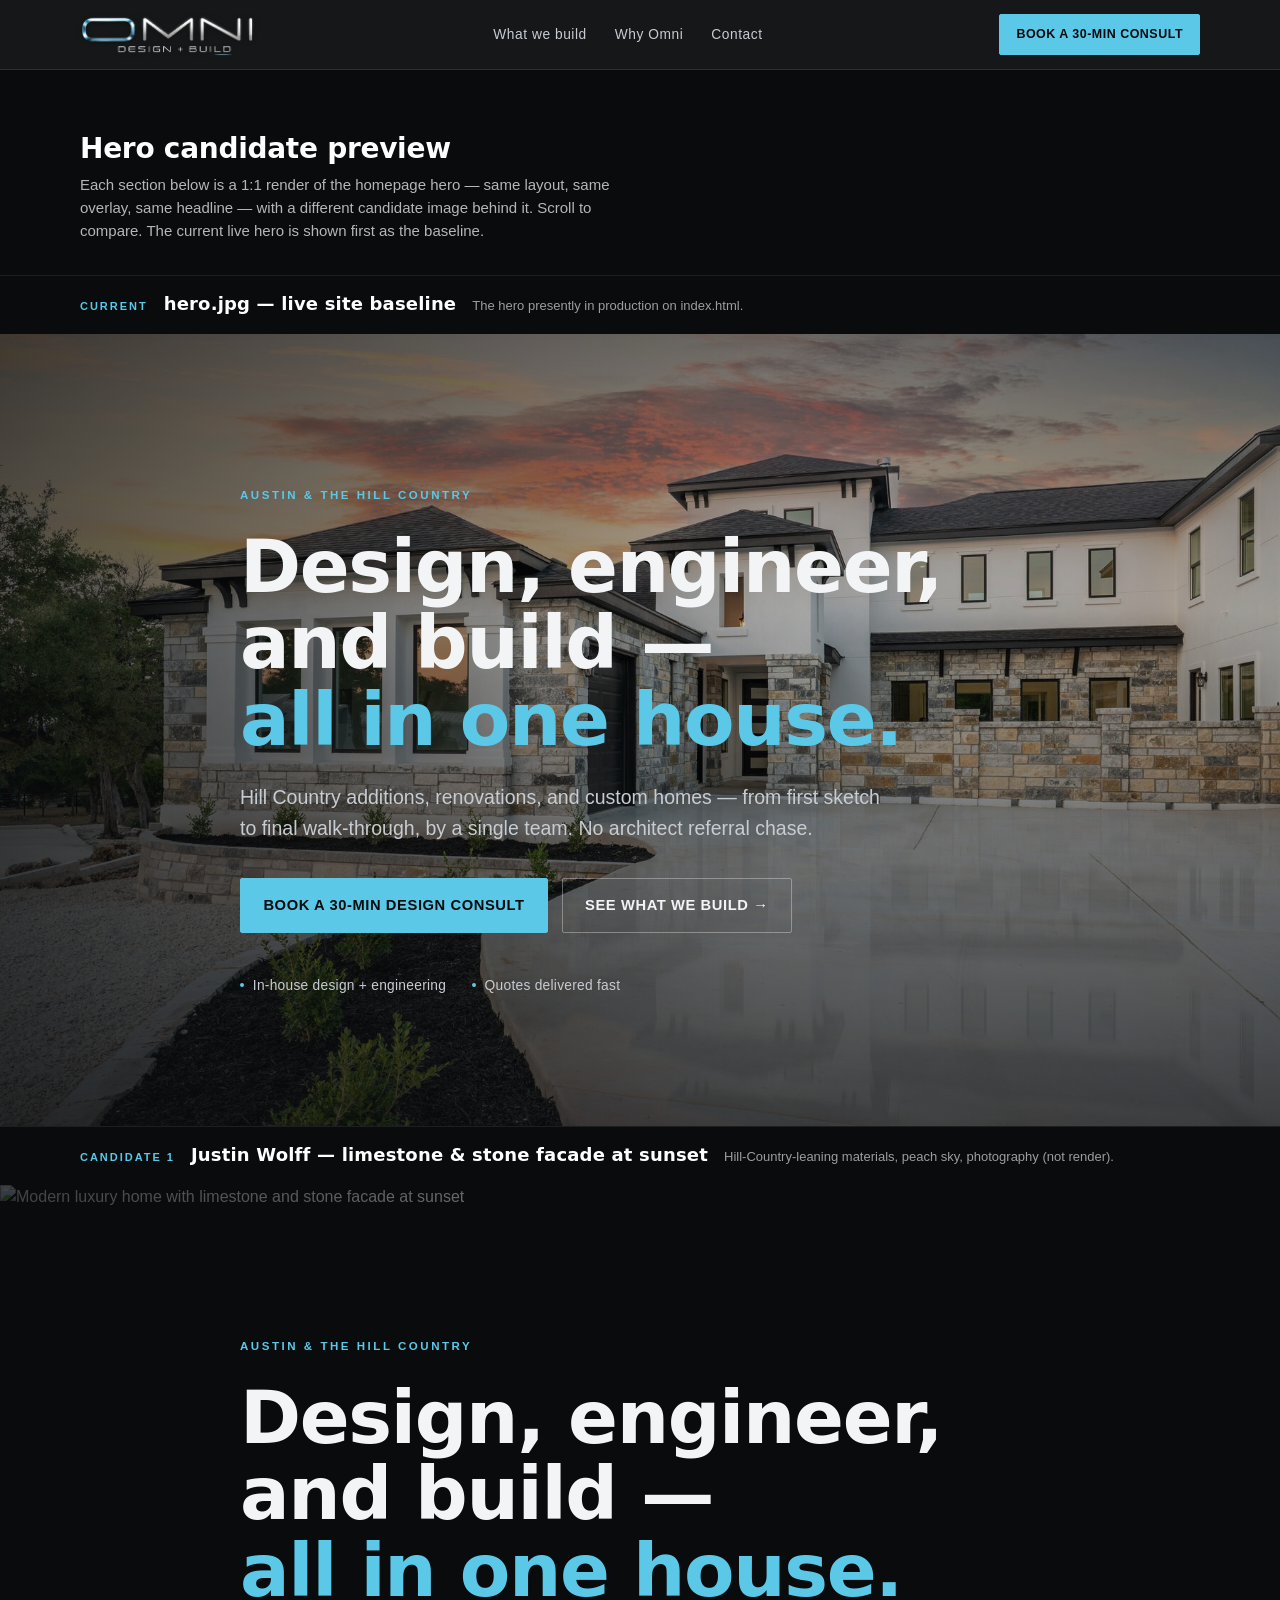
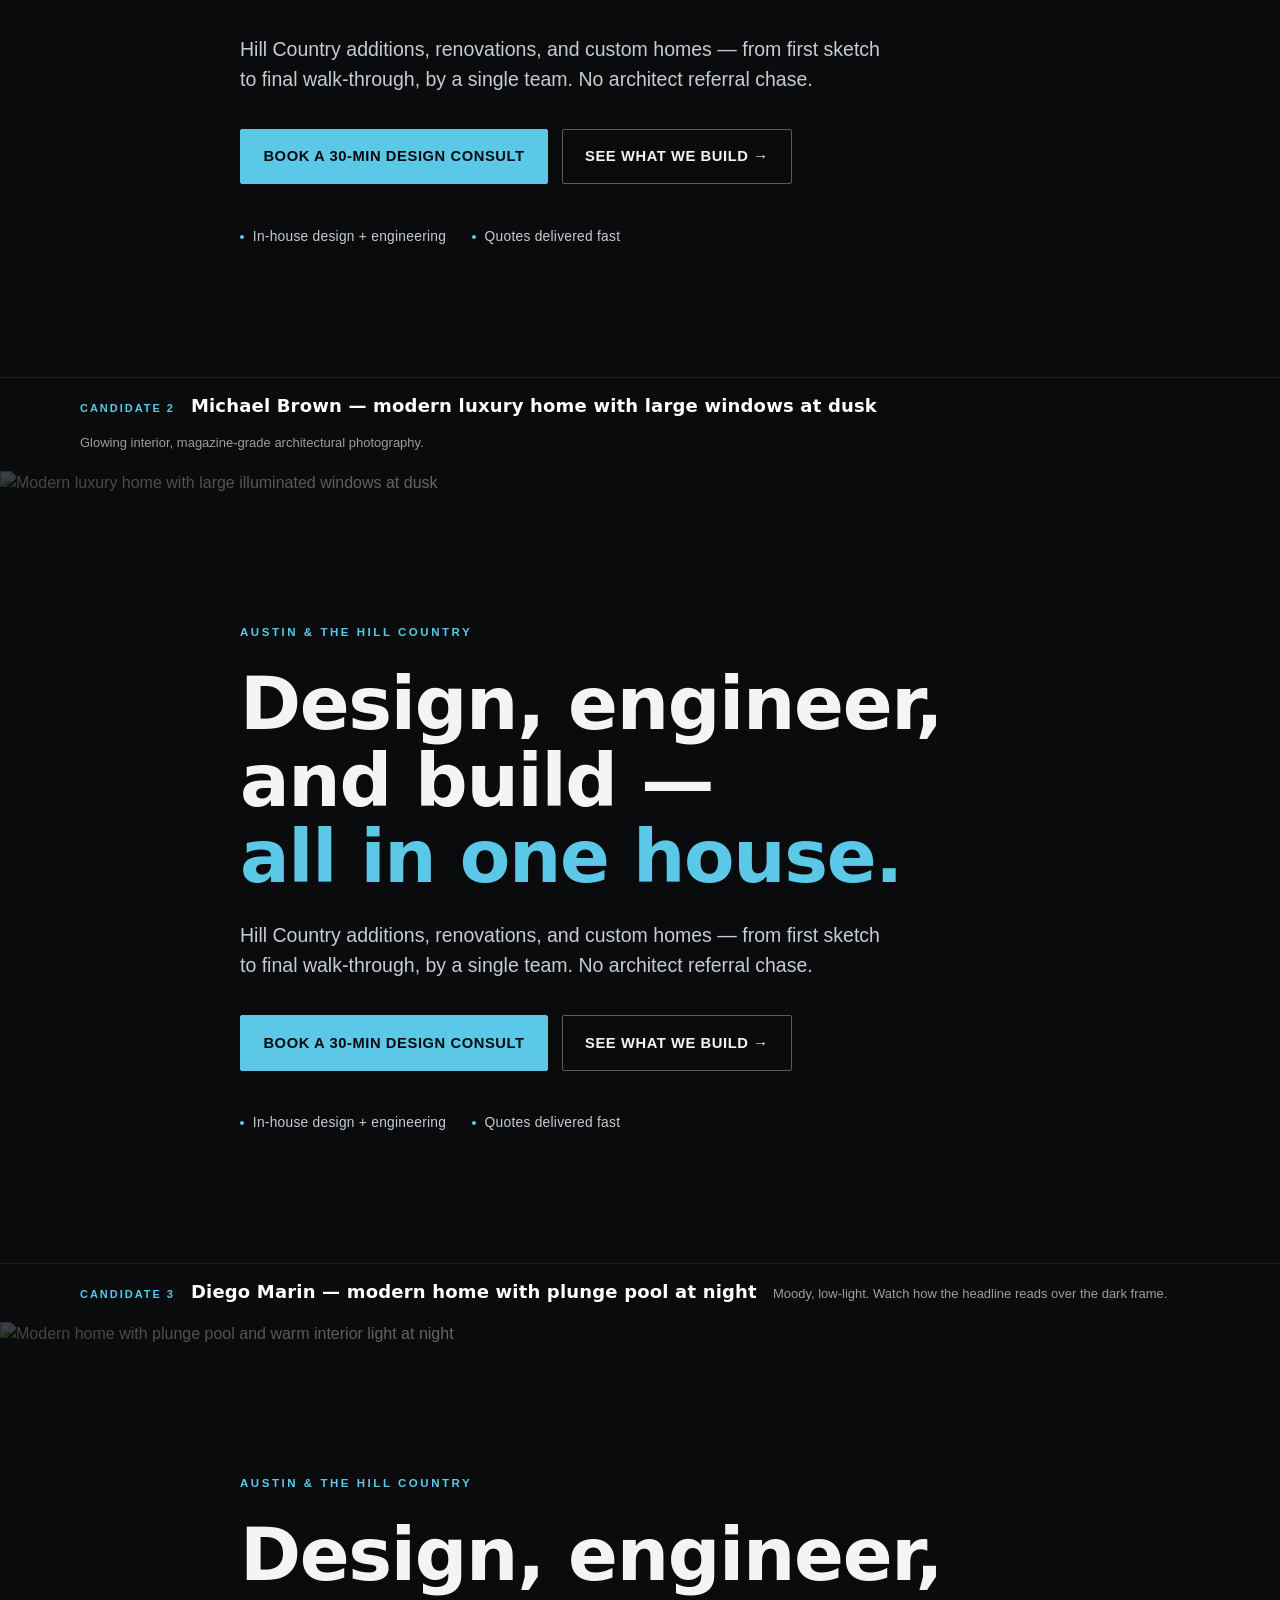
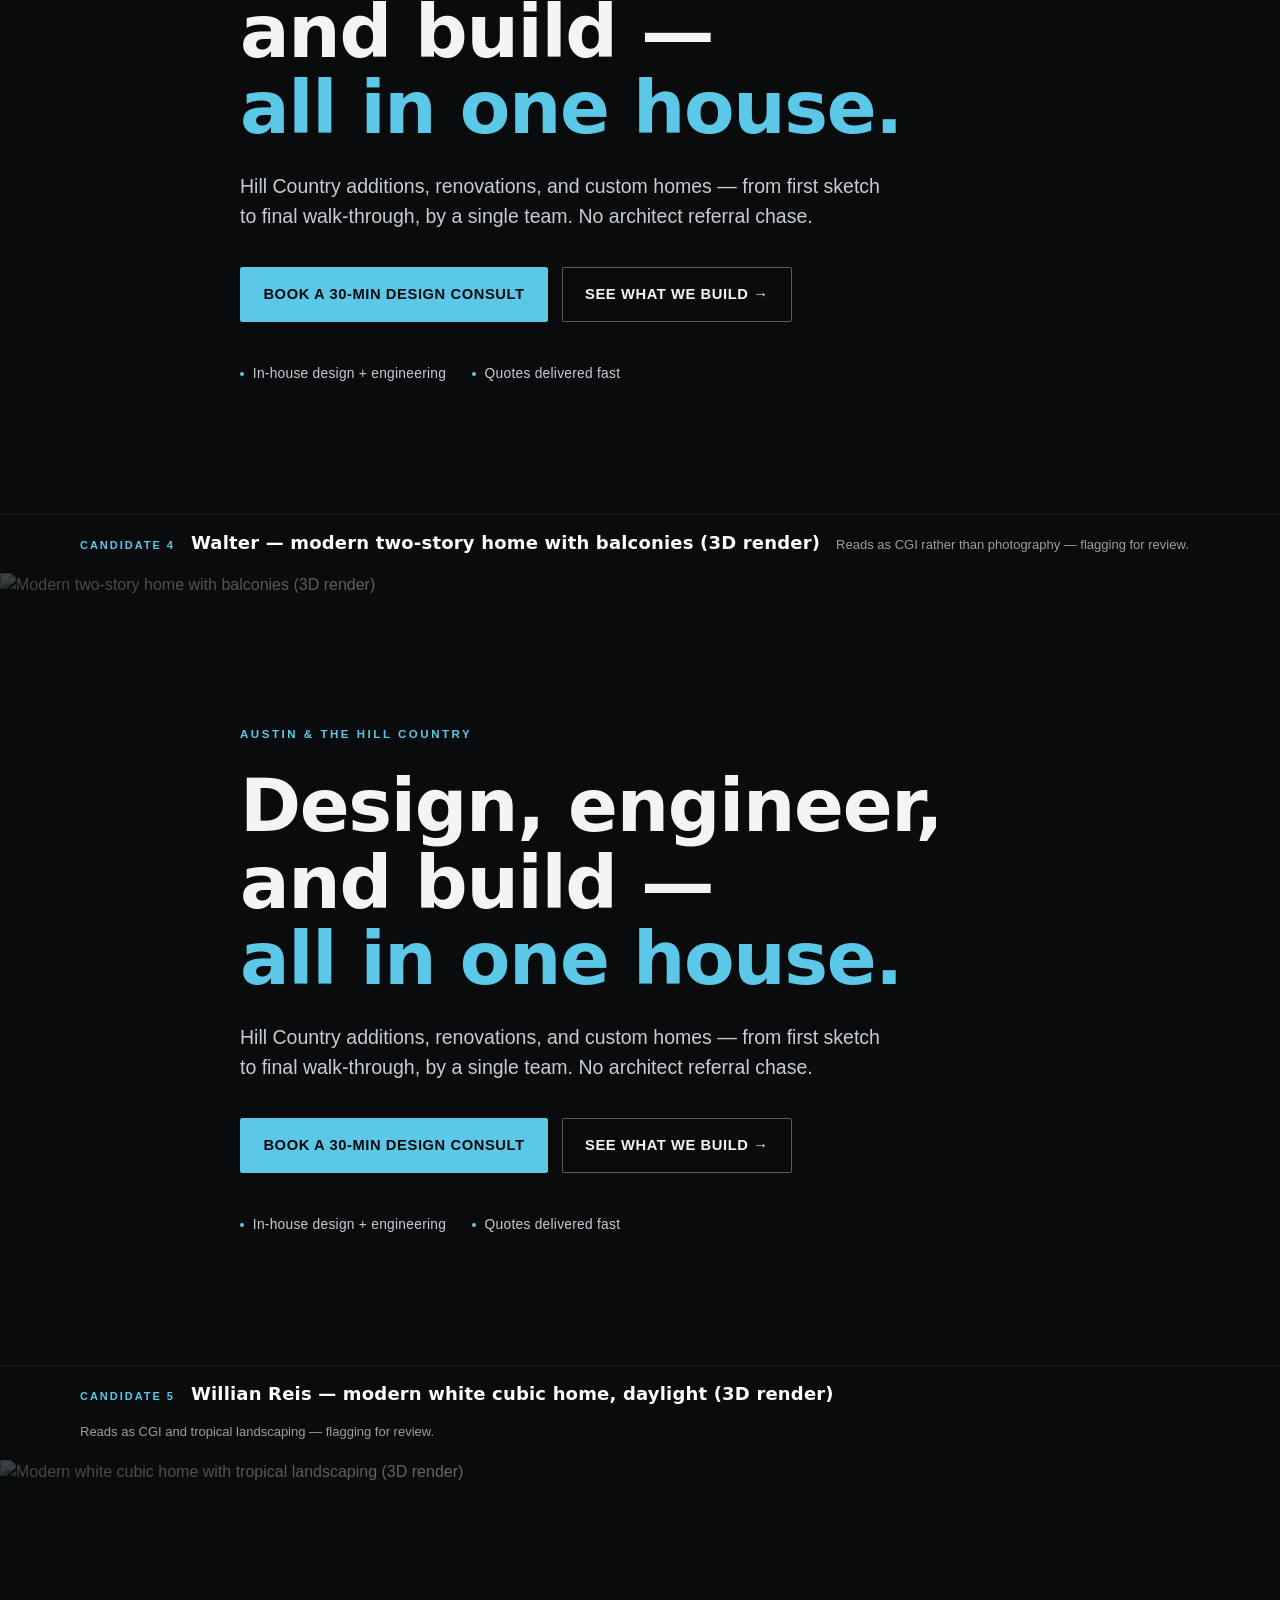
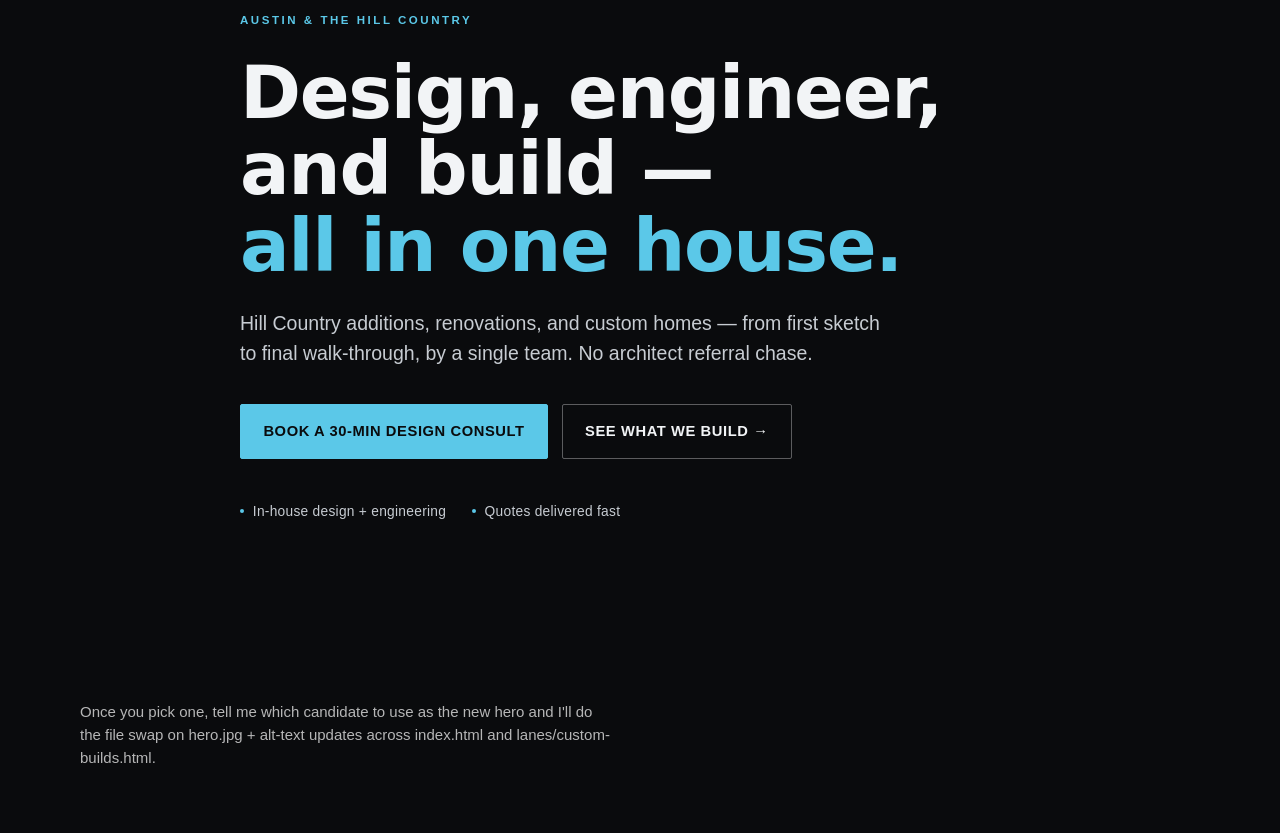
==== hero-preview.html @ 24f2efea "Update hero image and alt text Add hero-preview.html — a preview tool that renders the homepage hero" ====
<!doctype html>
<html lang="en">
  <head>
    <meta charset="utf-8" />
    <meta name="viewport" content="width=device-width, initial-scale=1" />
    <title>Hero candidate preview — Omni Design and Build</title>
    <meta name="description" content="Side-by-side preview of homepage hero candidates rendered with the live site styles." />
    <link rel="icon" href="data:image/svg+xml;utf8,%3Csvg xmlns='http://www.w3.org/2000/svg' viewBox='0 0 64 64'%3E%3Crect width='64' height='64' fill='%230A0B0D'/%3E%3Ccircle cx='32' cy='32' r='14' fill='none' stroke='%235BC8E8' stroke-width='4'/%3E%3C/svg%3E" />
    <link rel="stylesheet" href="styles.css" />
    <style>
      /* Preview-only chrome — keeps the page itself out of the way so each hero
         renders exactly like the real homepage hero. */
      .preview-label {
        background: #0A0B0D;
        color: #fff;
        padding: 18px 0;
        border-top: 1px solid rgba(255,255,255,0.08);
      }
      .preview-label .container { display: flex; align-items: baseline; gap: 16px; flex-wrap: wrap; }
      .preview-label .pl-tag {
        display: inline-block;
        font-size: 11px;
        letter-spacing: 0.18em;
        text-transform: uppercase;
        color: #5BC8E8;
        font-weight: 600;
      }
      .preview-label h2 {
        margin: 0;
        font-size: 18px;
        font-weight: 600;
        letter-spacing: 0.01em;
      }
      .preview-label .pl-meta {
        font-size: 13px;
        color: rgba(255,255,255,0.6);
      }
      .preview-intro {
        background: #0A0B0D;
        color: #fff;
        padding: 64px 0 32px;
      }
      .preview-intro h1 {
        margin: 0 0 8px;
        font-size: 28px;
        font-weight: 600;
      }
      .preview-intro p {
        margin: 0;
        font-size: 15px;
        color: rgba(255,255,255,0.7);
        max-width: 64ch;
      }
      /* Each hero needs to size like it does on the homepage. The .hero rule in
         styles.css already handles that — no override here. */
    </style>
  </head>
  <body>

    <!-- ============================================================
         HEADER — same as homepage so each hero sits under the real chrome
         ============================================================ -->
    <header class="site-header is-scrolled" id="siteHeader">
      <div class="container header-row">
        <a class="brand" href="index.html" aria-label="Omni Design and Build — home">
          <img
            src="images/omni_logo_transparent.png"
            alt="Omni Design and Build"
            class="brand-logo"
            width="1420"
            height="338"
          />
        </a>
        <nav class="nav" aria-label="Primary">
          <a href="index.html#lanes">What we build</a>
          <a href="index.html#credibility">Why Omni</a>
          <a href="index.html#cta-foot">Contact</a>
        </nav>
        <a href="book.html" class="btn btn-cta btn-cta-sm">
          <span class="btn-text-full">Book a 30-min consult</span>
          <span class="btn-text-short">Book consult</span>
        </a>
      </div>
    </header>

    <!-- Intro strip ----------------------------------------------------- -->
    <section class="preview-intro">
      <div class="container">
        <h1>Hero candidate preview</h1>
        <p>
          Each section below is a 1:1 render of the homepage hero — same layout,
          same overlay, same headline — with a different candidate image behind it.
          Scroll to compare. The current live hero is shown first as the baseline.
        </p>
      </div>
    </section>

    <!-- ============================================================
         CURRENT — baseline
         ============================================================ -->
    <section class="preview-label">
      <div class="container">
        <span class="pl-tag">Current</span>
        <h2>hero.jpg — live site baseline</h2>
        <span class="pl-meta">The hero presently in production on index.html.</span>
      </div>
    </section>
    <section class="hero" aria-label="Current hero — baseline">
      <div class="hero-bg">
        <picture>
          <img src="images/hero.jpg" alt="Current homepage hero" loading="eager" fetchpriority="high" />
        </picture>
        <div class="hero-bg-shade" aria-hidden="true"></div>
      </div>
      <div class="container hero-inner">
        <div class="hero-eyebrow"><span class="eyebrow">AUSTIN &amp; THE HILL COUNTRY</span></div>
        <h1 class="hero-h1">
          Design, engineer, and build —<br /><span class="cyan">all in one house.</span>
        </h1>
        <p class="hero-sub">
          Hill Country additions, renovations, and custom homes — from first sketch to
          final walk-through, by a single team. No architect referral chase.
        </p>
        <div class="hero-actions">
          <a href="book.html" class="btn btn-cta">Book a 30-min design consult</a>
          <a href="index.html#lanes" class="btn btn-ghost">See what we build →</a>
        </div>
        <ul class="hero-meta" role="list">
          <li><span class="dot" aria-hidden="true"></span>In-house design + engineering</li>
          <li><span class="dot" aria-hidden="true"></span>Quotes delivered fast</li>
        </ul>
      </div>
    </section>

    <!-- ============================================================
         CANDIDATE 1 — Justin Wolff
         ============================================================ -->
    <section class="preview-label">
      <div class="container">
        <span class="pl-tag">Candidate 1</span>
        <h2>Justin Wolff — limestone &amp; stone facade at sunset</h2>
        <span class="pl-meta">Hill-Country-leaning materials, peach sky, photography (not render).</span>
      </div>
    </section>
    <section class="hero" aria-label="Candidate 1 — Justin Wolff">
      <div class="hero-bg">
        <picture>
          <img src="../Site%20Build%20Files/hero%20images/justin-wolff-7qD-iDyrdHY-unsplash.jpg" alt="Modern luxury home with limestone and stone facade at sunset" loading="lazy" />
        </picture>
        <div class="hero-bg-shade" aria-hidden="true"></div>
      </div>
      <div class="container hero-inner">
        <div class="hero-eyebrow"><span class="eyebrow">AUSTIN &amp; THE HILL COUNTRY</span></div>
        <h1 class="hero-h1">
          Design, engineer, and build —<br /><span class="cyan">all in one house.</span>
        </h1>
        <p class="hero-sub">
          Hill Country additions, renovations, and custom homes — from first sketch to
          final walk-through, by a single team. No architect referral chase.
        </p>
        <div class="hero-actions">
          <a href="book.html" class="btn btn-cta">Book a 30-min design consult</a>
          <a href="index.html#lanes" class="btn btn-ghost">See what we build →</a>
        </div>
        <ul class="hero-meta" role="list">
          <li><span class="dot" aria-hidden="true"></span>In-house design + engineering</li>
          <li><span class="dot" aria-hidden="true"></span>Quotes delivered fast</li>
        </ul>
      </div>
    </section>

    <!-- ============================================================
         CANDIDATE 2 — Michael Brown
         ============================================================ -->
    <section class="preview-label">
      <div class="container">
        <span class="pl-tag">Candidate 2</span>
        <h2>Michael Brown — modern luxury home with large windows at dusk</h2>
        <span class="pl-meta">Glowing interior, magazine-grade architectural photography.</span>
      </div>
    </section>
    <section class="hero" aria-label="Candidate 2 — Michael Brown">
      <div class="hero-bg">
        <picture>
          <img src="../Site%20Build%20Files/hero%20images/michael-brown-G48h926L2qo-unsplash.jpg" alt="Modern luxury home with large illuminated windows at dusk" loading="lazy" />
        </picture>
        <div class="hero-bg-shade" aria-hidden="true"></div>
      </div>
      <div class="container hero-inner">
        <div class="hero-eyebrow"><span class="eyebrow">AUSTIN &amp; THE HILL COUNTRY</span></div>
        <h1 class="hero-h1">
          Design, engineer, and build —<br /><span class="cyan">all in one house.</span>
        </h1>
        <p class="hero-sub">
          Hill Country additions, renovations, and custom homes — from first sketch to
          final walk-through, by a single team. No architect referral chase.
        </p>
        <div class="hero-actions">
          <a href="book.html" class="btn btn-cta">Book a 30-min design consult</a>
          <a href="index.html#lanes" class="btn btn-ghost">See what we build →</a>
        </div>
        <ul class="hero-meta" role="list">
          <li><span class="dot" aria-hidden="true"></span>In-house design + engineering</li>
          <li><span class="dot" aria-hidden="true"></span>Quotes delivered fast</li>
        </ul>
      </div>
    </section>

    <!-- ============================================================
         CANDIDATE 3 — Diego Marin
         ============================================================ -->
    <section class="preview-label">
      <div class="container">
        <span class="pl-tag">Candidate 3</span>
        <h2>Diego Marin — modern home with plunge pool at night</h2>
        <span class="pl-meta">Moody, low-light. Watch how the headline reads over the dark frame.</span>
      </div>
    </section>
    <section class="hero" aria-label="Candidate 3 — Diego Marin">
      <div class="hero-bg">
        <picture>
          <img src="../Site%20Build%20Files/hero%20images/diego-marin-eG3YGzIPjjg-unsplash.jpg" alt="Modern home with plunge pool and warm interior light at night" loading="lazy" />
        </picture>
        <div class="hero-bg-shade" aria-hidden="true"></div>
      </div>
      <div class="container hero-inner">
        <div class="hero-eyebrow"><span class="eyebrow">AUSTIN &amp; THE HILL COUNTRY</span></div>
        <h1 class="hero-h1">
          Design, engineer, and build —<br /><span class="cyan">all in one house.</span>
        </h1>
        <p class="hero-sub">
          Hill Country additions, renovations, and custom homes — from first sketch to
          final walk-through, by a single team. No architect referral chase.
        </p>
        <div class="hero-actions">
          <a href="book.html" class="btn btn-cta">Book a 30-min design consult</a>
          <a href="index.html#lanes" class="btn btn-ghost">See what we build →</a>
        </div>
        <ul class="hero-meta" role="list">
          <li><span class="dot" aria-hidden="true"></span>In-house design + engineering</li>
          <li><span class="dot" aria-hidden="true"></span>Quotes delivered fast</li>
        </ul>
      </div>
    </section>

    <!-- ============================================================
         CANDIDATE 4 — Walter
         ============================================================ -->
    <section class="preview-label">
      <div class="container">
        <span class="pl-tag">Candidate 4</span>
        <h2>Walter — modern two-story home with balconies (3D render)</h2>
        <span class="pl-meta">Reads as CGI rather than photography — flagging for review.</span>
      </div>
    </section>
    <section class="hero" aria-label="Candidate 4 — Walter">
      <div class="hero-bg">
        <picture>
          <img src="../Site%20Build%20Files/hero%20images/walter-EZI7eC-od_U-unsplash.jpg" alt="Modern two-story home with balconies (3D render)" loading="lazy" />
        </picture>
        <div class="hero-bg-shade" aria-hidden="true"></div>
      </div>
      <div class="container hero-inner">
        <div class="hero-eyebrow"><span class="eyebrow">AUSTIN &amp; THE HILL COUNTRY</span></div>
        <h1 class="hero-h1">
          Design, engineer, and build —<br /><span class="cyan">all in one house.</span>
        </h1>
        <p class="hero-sub">
          Hill Country additions, renovations, and custom homes — from first sketch to
          final walk-through, by a single team. No architect referral chase.
        </p>
        <div class="hero-actions">
          <a href="book.html" class="btn btn-cta">Book a 30-min design consult</a>
          <a href="index.html#lanes" class="btn btn-ghost">See what we build →</a>
        </div>
        <ul class="hero-meta" role="list">
          <li><span class="dot" aria-hidden="true"></span>In-house design + engineering</li>
          <li><span class="dot" aria-hidden="true"></span>Quotes delivered fast</li>
        </ul>
      </div>
    </section>

    <!-- ============================================================
         CANDIDATE 5 — Willian Reis
         ============================================================ -->
    <section class="preview-label">
      <div class="container">
        <span class="pl-tag">Candidate 5</span>
        <h2>Willian Reis — modern white cubic home, daylight (3D render)</h2>
        <span class="pl-meta">Reads as CGI and tropical landscaping — flagging for review.</span>
      </div>
    </section>
    <section class="hero" aria-label="Candidate 5 — Willian Reis">
      <div class="hero-bg">
        <picture>
          <img src="../Site%20Build%20Files/hero%20images/willian-reis-JwSo36TmqFA-unsplash.jpg" alt="Modern white cubic home with tropical landscaping (3D render)" loading="lazy" />
        </picture>
        <div class="hero-bg-shade" aria-hidden="true"></div>
      </div>
      <div class="container hero-inner">
        <div class="hero-eyebrow"><span class="eyebrow">AUSTIN &amp; THE HILL COUNTRY</span></div>
        <h1 class="hero-h1">
          Design, engineer, and build —<br /><span class="cyan">all in one house.</span>
        </h1>
        <p class="hero-sub">
          Hill Country additions, renovations, and custom homes — from first sketch to
          final walk-through, by a single team. No architect referral chase.
        </p>
        <div class="hero-actions">
          <a href="book.html" class="btn btn-cta">Book a 30-min design consult</a>
          <a href="index.html#lanes" class="btn btn-ghost">See what we build →</a>
        </div>
        <ul class="hero-meta" role="list">
          <li><span class="dot" aria-hidden="true"></span>In-house design + engineering</li>
          <li><span class="dot" aria-hidden="true"></span>Quotes delivered fast</li>
        </ul>
      </div>
    </section>

    <!-- Footer thin strip ----------------------------------------------- -->
    <section class="preview-intro" style="padding: 48px 0 64px;">
      <div class="container">
        <p>
          Once you pick one, tell me which candidate to use as the new hero and I'll
          do the file swap on hero.jpg + alt-text updates across index.html and
          lanes/custom-builds.html.
        </p>
      </div>
    </section>

  </body>
</html>
---- styles.css ----
/* =============================================================
   Omni Design and Build — homepage
   Palette derived from the Omni logo: jet black, silver, cyan glow.
   ============================================================= */

:root {
  /* Dark surfaces */
  --jet:        #0a0b0d;
  --carbon:     #14161a;
  --graphite:   #1e2126;
  --steel:      #2a2e35;

  /* Light surfaces */
  --silver:     #f2f4f6;
  --pearl:      #fafbfc;
  --mist:       #e6e9ed;

  /* Text on dark */
  --chrome:     #f2f4f6;
  --ink-soft:   #c7ccd2;
  --ink-faint:  #8a9099;

  /* Text on light */
  --ink:        #14161a;
  --ink-muted:  #4a5058;

  /* Accent — the cyan glow from the logo's O */
  --cyan:        #5bc8e8;
  --cyan-bright: #8fdbee;
  --cyan-deep:   #2a8fb0;
  --cyan-ink:    #0a2a33;

  /* Hairlines */
  --line-dark:  #2a2e35;
  --line-light: #d5dae0;

  /* Type */
  --font-display: 'Trebuchet MS', 'Segoe UI', system-ui, -apple-system, sans-serif;
  --font-body:    -apple-system, BlinkMacSystemFont, 'Segoe UI', Roboto, 'Helvetica Neue', Arial, sans-serif;

  /* Layout */
  --container-max: 1200px;
  --container-pad: clamp(1.25rem, 4vw, 2.5rem);

  /* Motion */
  --ease: cubic-bezier(0.16, 1, 0.3, 1);
}

/* ============================================================
   Reset & base
   ============================================================ */
*,
*::before,
*::after { box-sizing: border-box; }

html { -webkit-text-size-adjust: 100%; scroll-behavior: smooth; }

body {
  margin: 0;
  font-family: var(--font-body);
  font-size: 16px;
  line-height: 1.55;
  color: var(--ink);
  background: var(--silver);
  -webkit-font-smoothing: antialiased;
  -moz-osx-font-smoothing: grayscale;
}

img { display: block; max-width: 100%; height: auto; }

a { color: inherit; text-decoration: none; }

h1, h2, h3, h4 {
  font-family: var(--font-display);
  font-weight: 700;
  line-height: 1.1;
  letter-spacing: -0.01em;
  margin: 0;
}

p { margin: 0; }

ul { list-style: none; padding: 0; margin: 0; }

/* Reduced motion */
@media (prefers-reduced-motion: reduce) {
  html { scroll-behavior: auto; }
  *, *::before, *::after { transition: none !important; animation: none !important; }
}

/* ============================================================
   Layout primitives
   ============================================================ */
.container {
  width: 100%;
  max-width: var(--container-max);
  margin: 0 auto;
  padding-left: var(--container-pad);
  padding-right: var(--container-pad);
}

.eyebrow {
  display: inline-block;
  font-family: var(--font-body);
  font-size: 0.72rem;
  font-weight: 700;
  letter-spacing: 0.22em;
  color: var(--cyan);
  text-transform: uppercase;
}

.eyebrow-light { color: var(--cyan-deep); }
.eyebrow-cyan  { color: var(--cyan); }

.cyan      { color: var(--cyan); }
.cyan-deep { color: var(--cyan-deep); }

/* ============================================================
   Buttons
   ============================================================ */
.btn {
  display: inline-flex;
  align-items: center;
  justify-content: center;
  gap: 0.5rem;
  padding: 0.95rem 1.4rem;
  font-family: var(--font-body);
  font-size: 0.92rem;
  font-weight: 700;
  letter-spacing: 0.04em;
  text-transform: uppercase;
  border: 1px solid transparent;
  border-radius: 2px;
  cursor: pointer;
  transition: transform 0.25s var(--ease), background 0.25s var(--ease),
              color 0.25s var(--ease), border-color 0.25s var(--ease),
              box-shadow 0.25s var(--ease);
}

.btn:focus-visible {
  outline: 2px solid var(--cyan);
  outline-offset: 3px;
}

.btn-cta {
  background: var(--cyan);
  color: var(--jet);
  border-color: var(--cyan);
  box-shadow: 0 0 0 0 rgba(91, 200, 232, 0.45);
}
.btn-cta:hover {
  background: var(--cyan-bright);
  border-color: var(--cyan-bright);
  transform: translateY(-1px);
  box-shadow: 0 0 0 6px rgba(91, 200, 232, 0.18);
}

.btn-cta-sm {
  padding: 0.6rem 1rem;
  font-size: 0.78rem;
  white-space: nowrap;
}
.btn-text-short { display: none; }
.btn-text-full  { display: inline; }
@media (max-width: 540px) {
  .btn-cta-sm {
    padding: 0.55rem 0.85rem;
    font-size: 0.72rem;
    letter-spacing: 0.03em;
  }
  .btn-text-short { display: inline; }
  .btn-text-full  { display: none; }
}

.btn-ghost {
  background: transparent;
  color: var(--chrome);
  border-color: rgba(242, 244, 246, 0.35);
}
.btn-ghost:hover {
  border-color: var(--cyan);
  color: var(--cyan);
}

.btn-ghost-light {
  background: transparent;
  color: var(--chrome);
  border-color: rgba(242, 244, 246, 0.45);
}
.btn-ghost-light:hover {
  border-color: var(--cyan);
  color: var(--cyan);
}

/* ============================================================
   Header
   ============================================================ */
.site-header {
  position: sticky;
  top: 0;
  z-index: 50;
  background: rgba(10, 11, 13, 0.85);
  backdrop-filter: blur(14px);
  -webkit-backdrop-filter: blur(14px);
  border-bottom: 1px solid transparent;
  transition: border-color 0.3s var(--ease), background 0.3s var(--ease);
}
.site-header.is-scrolled {
  border-bottom-color: var(--steel);
  background: rgba(10, 11, 13, 0.95);
}

.header-row {
  display: flex;
  align-items: center;
  justify-content: space-between;
  gap: 1.5rem;
  padding-top: 0.85rem;
  padding-bottom: 0.85rem;
  color: var(--chrome);
}

.brand {
  display: inline-flex;
  align-items: center;
  color: var(--chrome);
}
.brand-logo {
  display: block;
  height: 42px;
  width: auto;
  /* lift the logo slightly so the silver letterforms read crisper on the
     translucent header */
  filter: drop-shadow(0 1px 2px rgba(0, 0, 0, 0.4));
}
@media (max-width: 540px) {
  .brand-logo { height: 32px; }
}

.nav {
  display: flex;
  gap: 1.75rem;
  font-size: 0.86rem;
  letter-spacing: 0.04em;
}
.nav a {
  color: var(--ink-soft);
  transition: color 0.2s var(--ease);
  position: relative;
}
.nav a:hover { color: var(--cyan); }

@media (max-width: 820px) {
  .nav { display: none; }
}

/* ============================================================
   HERO
   ============================================================ */
.hero {
  position: relative;
  min-height: 88vh;
  display: flex;
  align-items: center;
  color: var(--chrome);
  background: var(--jet);
  overflow: hidden;
  isolation: isolate;
  padding: clamp(5rem, 12vh, 8rem) 0 clamp(4rem, 10vh, 6rem);
}

.hero-bg {
  position: absolute;
  inset: 0;
  z-index: -1;
}
.hero-bg img {
  width: 100%;
  height: 100%;
  object-fit: cover;
  object-position: center;
}
.hero-bg-shade {
  position: absolute;
  inset: 0;
  background:
    linear-gradient(180deg, rgba(10, 11, 13, 0.50) 0%, rgba(10, 11, 13, 0.28) 35%, rgba(10, 11, 13, 0.72) 100%),
    linear-gradient(90deg, rgba(10, 11, 13, 0.55) 0%, rgba(10, 11, 13, 0) 60%);
}

.hero-inner {
  position: relative;
  max-width: 880px;
}

.hero-eyebrow {
  margin-bottom: 1.4rem;
}

.hero-h1 {
  font-size: clamp(2.4rem, 6.4vw, 4.6rem);
  font-weight: 700;
  line-height: 1.04;
  letter-spacing: -0.018em;
  margin-bottom: 1.5rem;
  color: var(--chrome);
}
.hero-h1 .cyan { color: var(--cyan); }

.hero-sub {
  font-size: clamp(1.05rem, 1.8vw, 1.22rem);
  line-height: 1.55;
  color: var(--ink-soft);
  max-width: 60ch;
  margin-bottom: 2.2rem;
}

.hero-actions {
  display: flex;
  flex-wrap: wrap;
  gap: 0.85rem;
  margin-bottom: 2.6rem;
}

.hero-meta {
  display: flex;
  flex-wrap: wrap;
  gap: 1rem 1.6rem;
  font-size: 0.86rem;
  color: var(--ink-soft);
  letter-spacing: 0.02em;
  align-items: center;
}
.hero-meta li {
  display: inline-flex;
  align-items: center;
  gap: 0.55rem;
}
.hero-meta strong {
  color: var(--cyan);
  font-weight: 700;
  letter-spacing: 0.01em;
}
.hero-meta .dot {
  width: 4px; height: 4px;
  background: var(--cyan);
  border-radius: 50%;
  display: inline-block;
}

@media (max-width: 640px) {
  .hero { min-height: auto; padding: 6rem 0 4rem; }
  .hero-actions .btn { flex: 1 1 auto; min-width: 0; }
  .hero-meta { gap: 0.6rem 1rem; font-size: 0.8rem; }
}

/* ============================================================
   CREDIBILITY STRIP
   ============================================================ */
.credibility {
  background: var(--silver);
  color: var(--ink);
  padding: clamp(4rem, 9vw, 7rem) 0;
}

.credibility .eyebrow {
  margin-bottom: 1rem;
}

.cred-h2 {
  font-size: clamp(1.7rem, 3.6vw, 2.6rem);
  line-height: 1.15;
  letter-spacing: -0.015em;
  max-width: 28ch;
  margin-bottom: clamp(2.4rem, 5vw, 3.6rem);
  color: var(--ink);
}

.cred-grid {
  display: grid;
  grid-template-columns: repeat(4, minmax(0, 1fr));
  gap: 1.25rem;
}

.cred-card {
  background: var(--pearl);
  border: 1px solid var(--line-light);
  border-radius: 4px;
  padding: 1.6rem 1.5rem 1.7rem;
  position: relative;
  transition: transform 0.3s var(--ease), border-color 0.3s var(--ease),
              box-shadow 0.3s var(--ease);
}
.cred-card:hover {
  transform: translateY(-3px);
  border-color: var(--cyan-deep);
  box-shadow: 0 12px 32px -16px rgba(20, 22, 26, 0.18);
}

.cred-num {
  display: block;
  font-family: var(--font-display);
  font-size: 1.6rem;
  font-weight: 700;
  color: var(--cyan-deep);
  letter-spacing: 0.02em;
  margin-bottom: 0.7rem;
}

.cred-card h3 {
  font-size: 1.12rem;
  line-height: 1.25;
  color: var(--ink);
  margin-bottom: 0.55rem;
}

.cred-card p {
  font-size: 0.94rem;
  line-height: 1.55;
  color: var(--ink-muted);
}

@media (max-width: 980px) {
  .cred-grid { grid-template-columns: repeat(2, minmax(0, 1fr)); }
}
@media (max-width: 540px) {
  .cred-grid { grid-template-columns: 1fr; }
}

/* ============================================================
   THE 3 LANES
   ============================================================ */
.lanes {
  background: var(--carbon);
  color: var(--chrome);
  padding: clamp(4.5rem, 10vw, 7.5rem) 0;
}

.lanes .eyebrow { margin-bottom: 1rem; color: var(--cyan); }

.lanes-h2 {
  font-size: clamp(1.9rem, 4vw, 2.9rem);
  line-height: 1.12;
  max-width: 24ch;
  color: var(--chrome);
  margin-bottom: 0.8rem;
}

.lanes-sub {
  font-size: 1.02rem;
  color: var(--ink-soft);
  max-width: 56ch;
  margin-bottom: clamp(2.4rem, 5vw, 3.4rem);
}

.lanes-grid {
  display: grid;
  grid-template-columns: repeat(2, minmax(0, 1fr));
  gap: 1.5rem;
}

/* Featured lane — spans full width, horizontal layout */
.lane--featured {
  grid-column: 1 / -1;
}
.lane--featured .lane-card {
  flex-direction: row;
}
.lane--featured .lane-image {
  width: 52%;
  flex-shrink: 0;
  aspect-ratio: unset;
  min-height: 320px;
}
.lane--featured .lane-body {
  display: flex;
  flex-direction: column;
  justify-content: center;
  padding: 2rem 2.2rem;
}

.lane-card {
  display: flex;
  flex-direction: column;
  height: 100%;
  background: var(--graphite);
  border: 1px solid var(--steel);
  border-radius: 4px;
  overflow: hidden;
  color: var(--chrome);
  transition: transform 0.35s var(--ease), border-color 0.35s var(--ease),
              box-shadow 0.35s var(--ease);
}
.lane-card:hover {
  transform: translateY(-4px);
  border-color: var(--cyan);
  box-shadow: 0 18px 40px -16px rgba(0, 0, 0, 0.6);
}
.lane-card:focus-visible {
  outline: 2px solid var(--cyan);
  outline-offset: 4px;
}

.lane-image {
  aspect-ratio: 4 / 3;
  overflow: hidden;
  background: var(--jet);
}
.lane-image img {
  width: 100%;
  height: 100%;
  object-fit: cover;
  transition: transform 0.6s var(--ease);
}
.lane-card:hover .lane-image img {
  transform: scale(1.04);
}

.lane-body {
  padding: 1.5rem 1.4rem 1.7rem;
  display: flex;
  flex-direction: column;
  flex: 1;
}

.lane-tag {
  font-size: 0.72rem;
  font-weight: 700;
  letter-spacing: 0.18em;
  color: var(--cyan);
  margin-bottom: 0.85rem;
}

.lane-title {
  font-size: 1.35rem;
  line-height: 1.18;
  color: var(--chrome);
  margin-bottom: 0.7rem;
}

.lane-desc {
  font-size: 0.95rem;
  line-height: 1.55;
  color: var(--ink-soft);
  margin-bottom: 1.2rem;
}

.lane-list {
  display: flex;
  flex-direction: column;
  gap: 0.4rem;
  margin-bottom: 1.4rem;
  font-size: 0.88rem;
  color: var(--ink-soft);
}
.lane-list li {
  position: relative;
  padding-left: 1rem;
}
.lane-list li::before {
  content: '';
  position: absolute;
  left: 0;
  top: 0.55em;
  width: 6px;
  height: 1px;
  background: var(--cyan);
}

.lane-cta {
  margin-top: auto;
  font-size: 0.84rem;
  font-weight: 700;
  letter-spacing: 0.12em;
  text-transform: uppercase;
  color: var(--cyan);
  padding-top: 0.9rem;
  border-top: 1px solid var(--steel);
  transition: color 0.25s var(--ease), letter-spacing 0.25s var(--ease);
}
.lane-card:hover .lane-cta {
  color: var(--cyan-bright);
  letter-spacing: 0.14em;
}

@media (max-width: 980px) {
  .lanes-grid { grid-template-columns: 1fr; gap: 1.25rem; }
  .lane-image { aspect-ratio: 16 / 9; }
  .lane--featured .lane-card { flex-direction: column; }
  .lane--featured .lane-image { width: 100%; min-height: unset; aspect-ratio: 16 / 9; }
}

/* ============================================================
   CTA FOOT
   ============================================================ */
.cta-foot {
  background: var(--jet);
  color: var(--chrome);
  padding: clamp(4rem, 9vw, 6.5rem) 0;
  position: relative;
  overflow: hidden;
}
.cta-foot::before {
  content: '';
  position: absolute;
  inset: 0;
  background:
    radial-gradient(circle at 12% 20%, rgba(91, 200, 232, 0.10), transparent 45%),
    radial-gradient(circle at 88% 80%, rgba(91, 200, 232, 0.06), transparent 45%);
  pointer-events: none;
}

.cta-inner { position: relative; max-width: 780px; }

.cta-foot .eyebrow { margin-bottom: 1rem; }

.cta-h2 {
  font-size: clamp(1.85rem, 4.2vw, 3rem);
  line-height: 1.12;
  color: var(--chrome);
  margin-bottom: 1rem;
  letter-spacing: -0.014em;
}

.cta-sub {
  font-size: 1.05rem;
  color: var(--ink-soft);
  max-width: 58ch;
  margin-bottom: 2rem;
}

.cta-actions {
  display: flex;
  flex-wrap: wrap;
  gap: 0.85rem;
}

@media (max-width: 540px) {
  .cta-actions .btn { flex: 1 1 auto; }
}

/* ============================================================
   Footer
   ============================================================ */
.site-footer {
  background: var(--carbon);
  color: var(--ink-faint);
  padding: 2rem 0;
  border-top: 1px solid var(--steel);
}

.footer-row {
  display: flex;
  align-items: center;
  justify-content: space-between;
  gap: 1.5rem;
  flex-wrap: wrap;
}

.footer-brand {
  display: inline-flex;
  align-items: center;
  gap: 0.9rem;
}
.footer-logo {
  display: block;
  height: 36px;
  width: auto;
  opacity: 0.92;
}
.footer-tag {
  font-family: var(--font-body);
  font-size: 0.68rem;
  font-weight: 600;
  letter-spacing: 0.24em;
  color: var(--ink-faint);
  padding-left: 0.9rem;
  border-left: 1px solid var(--steel);
}

.footer-meta {
  font-size: 0.78rem;
  letter-spacing: 0.04em;
  color: var(--ink-faint);
}

@media (max-width: 540px) {
  .footer-row { flex-direction: column; align-items: flex-start; gap: 0.85rem; }
}
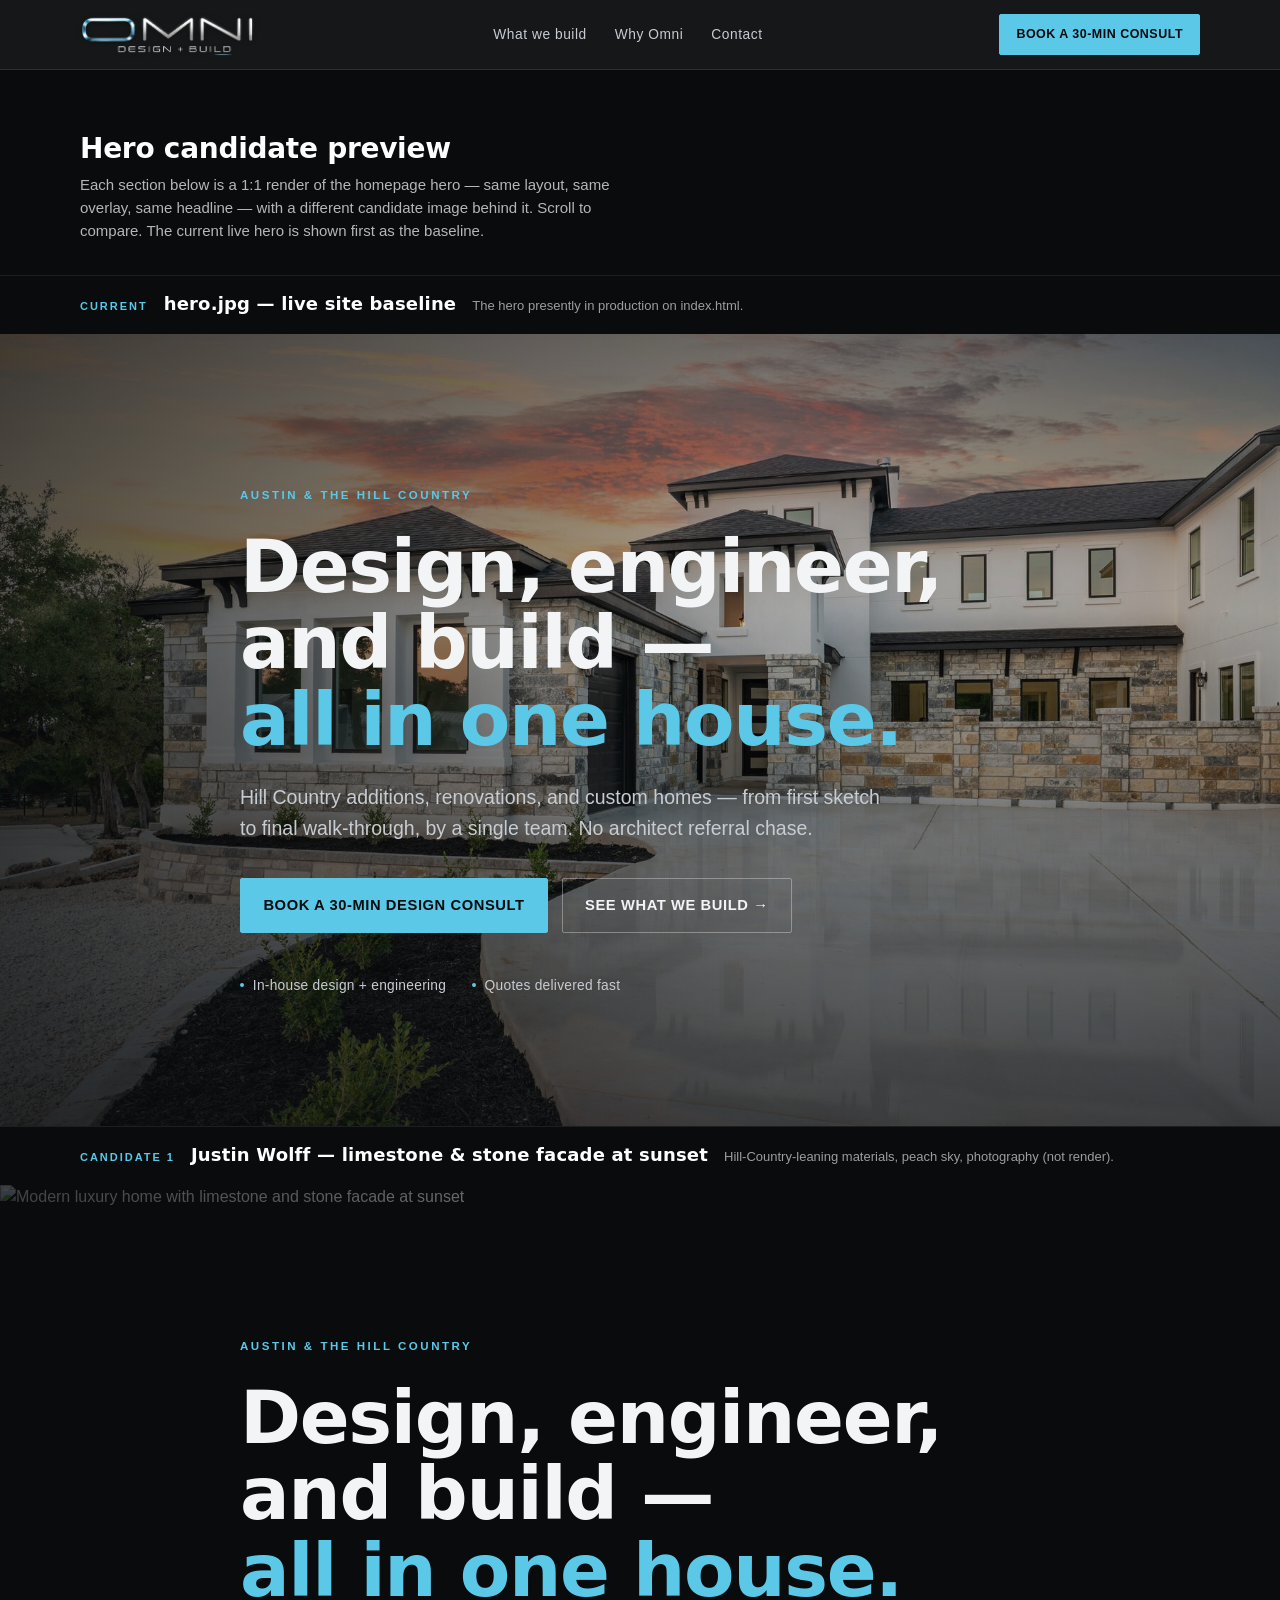
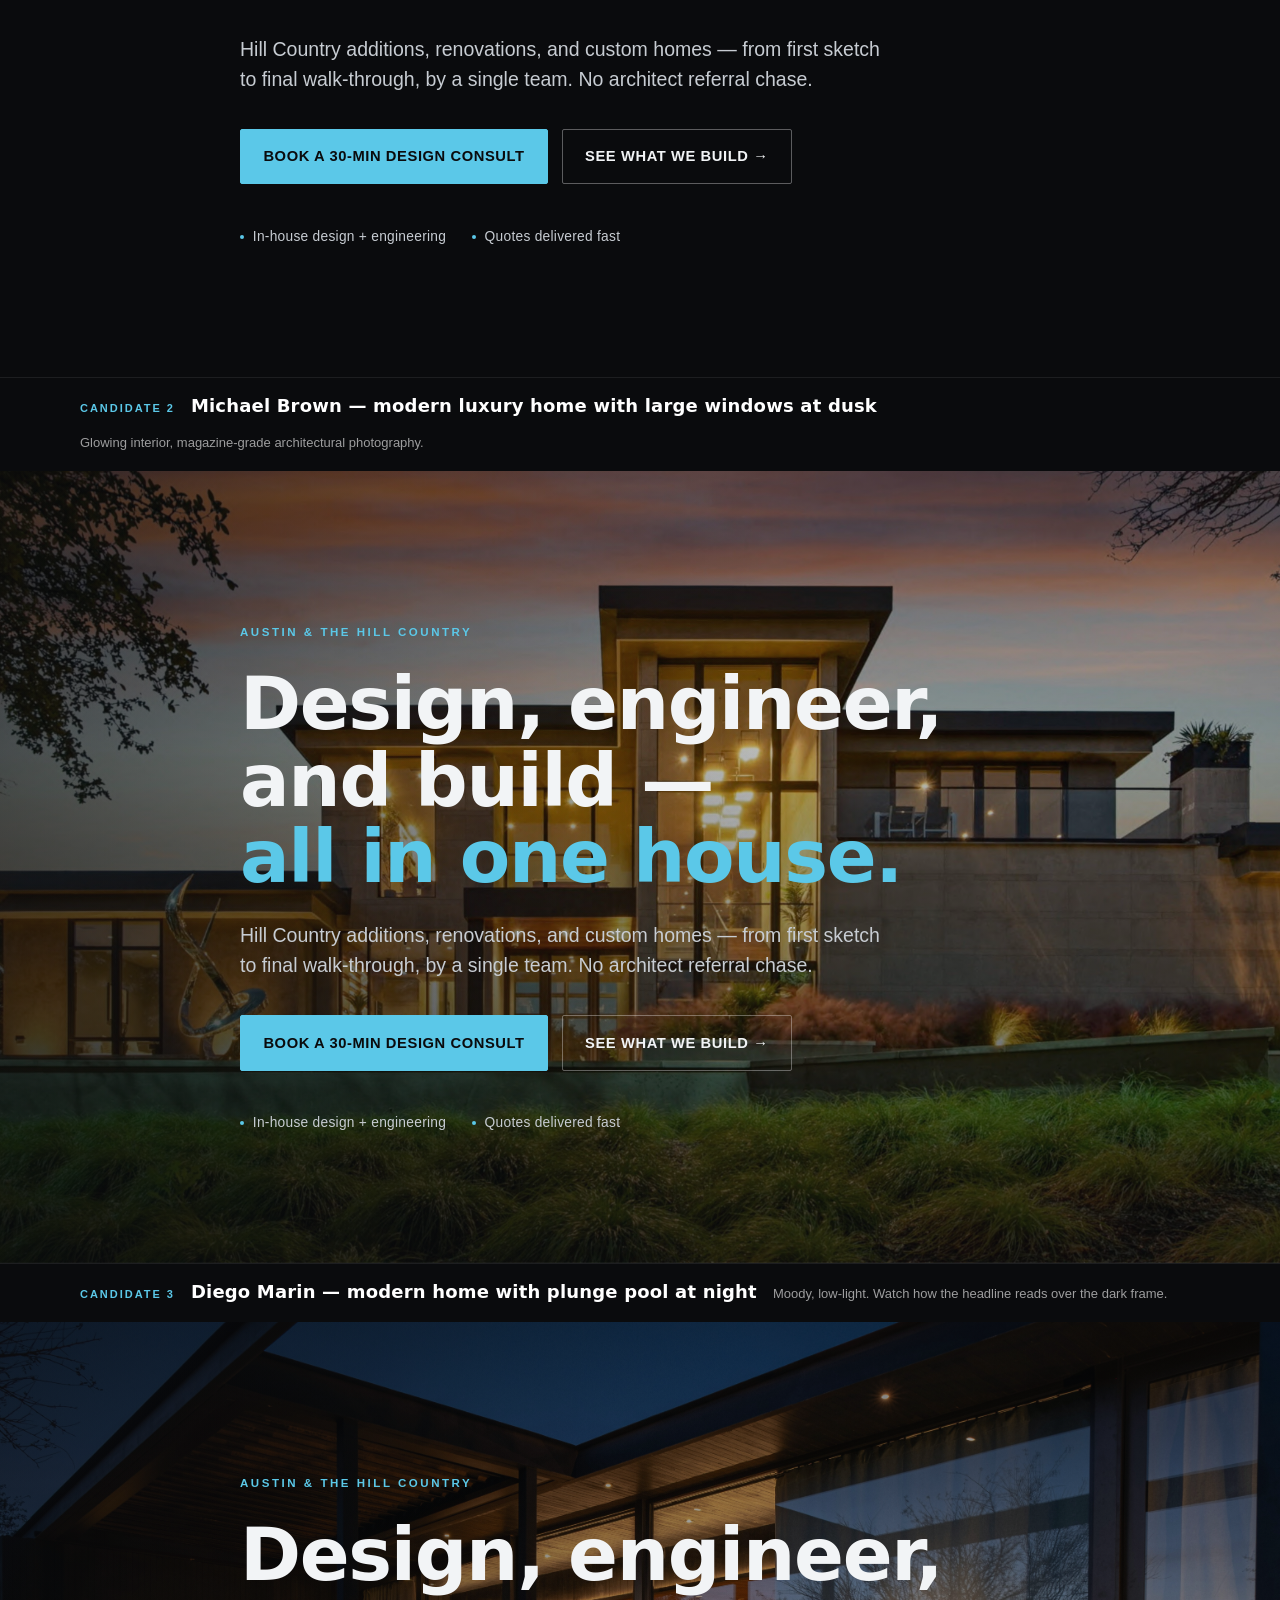
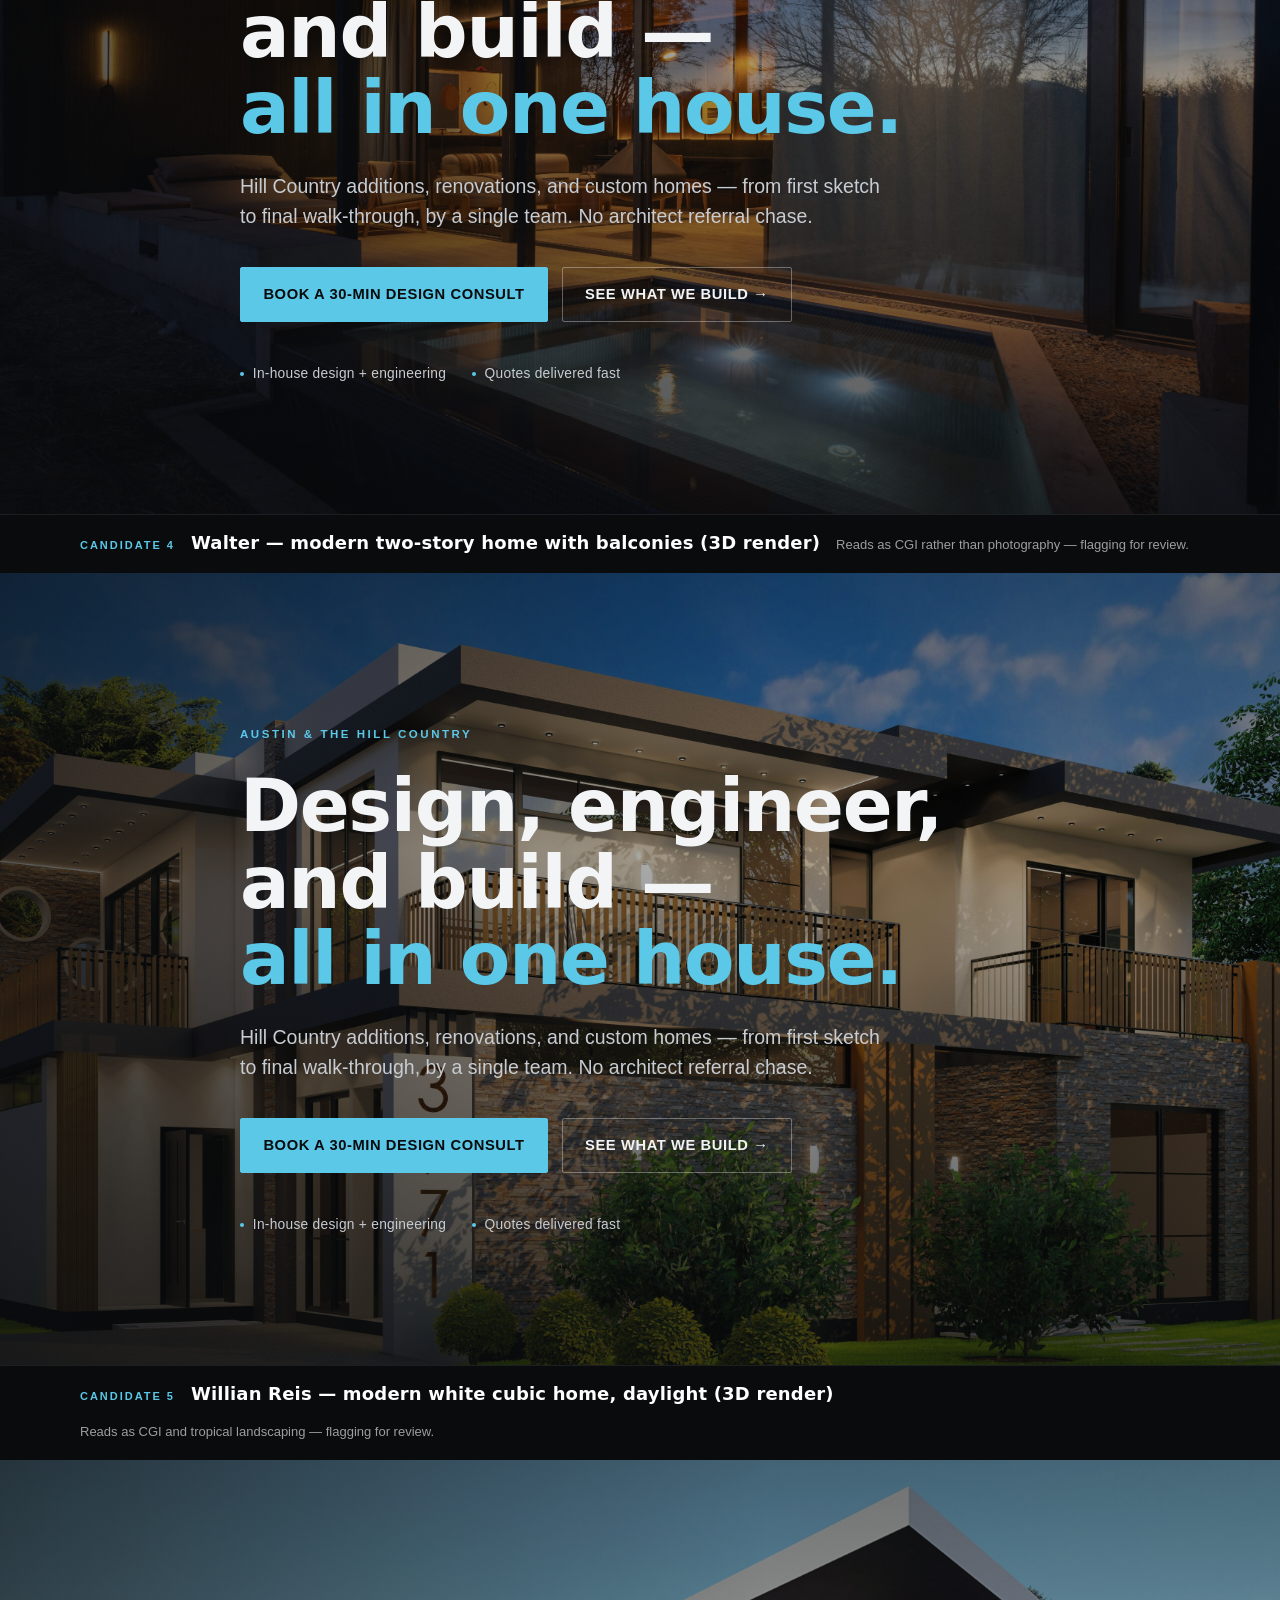
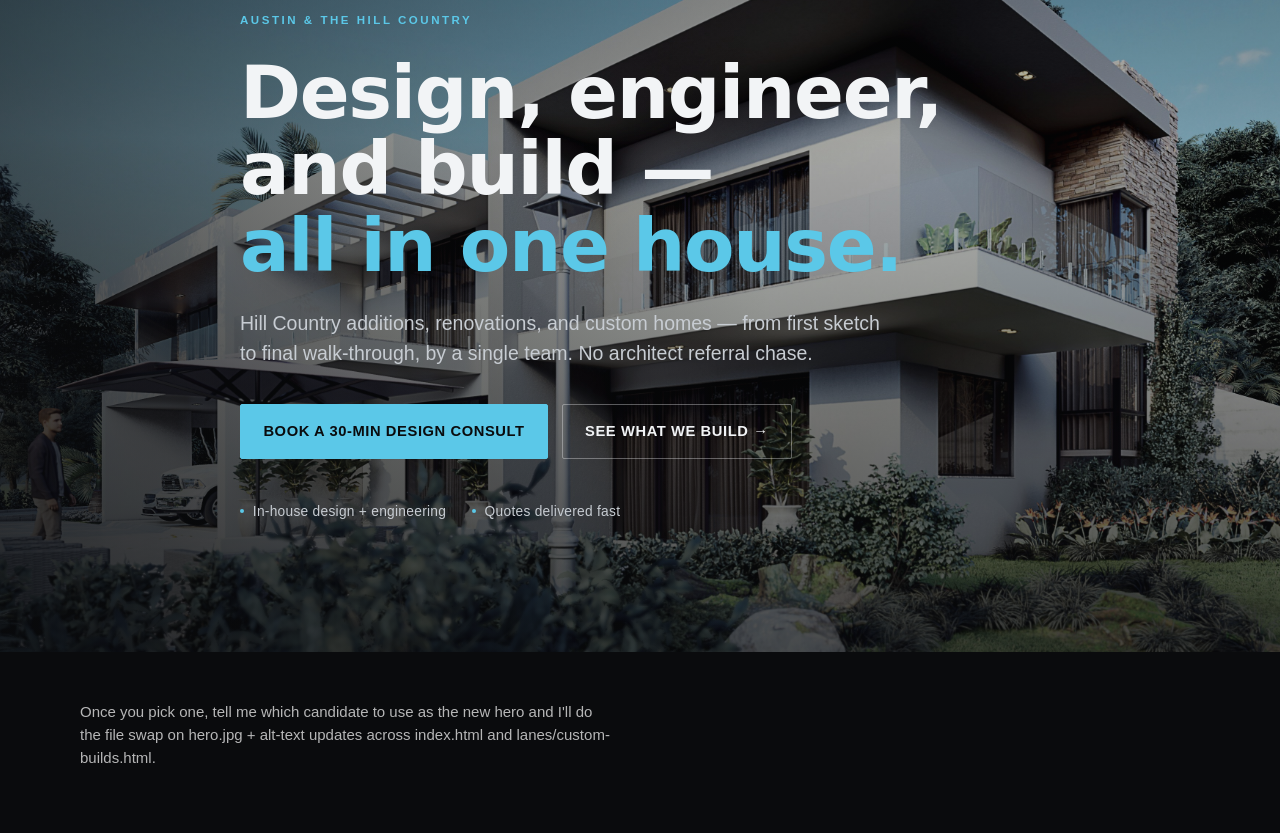
==== commit 76333f47: "Add hero images v2 and update preview paths Add six new hero images under hero-images-v2 and update " ====
--- a/hero-preview.html
+++ b/hero-preview.html
@@ -145,7 +145,7 @@
     <section class="hero" aria-label="Candidate 1 — Justin Wolff">
       <div class="hero-bg">
         <picture>
-          <img src="../Site%20Build%20Files/hero%20images/justin-wolff-7qD-iDyrdHY-unsplash.jpg" alt="Modern luxury home with limestone and stone facade at sunset" loading="lazy" />
+          <img src="hero-images-v2/justin-wolff-7qD-iDyrdHY-unsplash.jpg" alt="Modern luxury home with limestone and stone facade at sunset" loading="lazy" />
         </picture>
         <div class="hero-bg-shade" aria-hidden="true"></div>
       </div>
@@ -182,7 +182,7 @@
     <section class="hero" aria-label="Candidate 2 — Michael Brown">
       <div class="hero-bg">
         <picture>
-          <img src="../Site%20Build%20Files/hero%20images/michael-brown-G48h926L2qo-unsplash.jpg" alt="Modern luxury home with large illuminated windows at dusk" loading="lazy" />
+          <img src="hero-images-v2/michael-brown-G48h926L2qo-unsplash.jpg" alt="Modern luxury home with large illuminated windows at dusk" loading="lazy" />
         </picture>
         <div class="hero-bg-shade" aria-hidden="true"></div>
       </div>
@@ -219,7 +219,7 @@
     <section class="hero" aria-label="Candidate 3 — Diego Marin">
       <div class="hero-bg">
         <picture>
-          <img src="../Site%20Build%20Files/hero%20images/diego-marin-eG3YGzIPjjg-unsplash.jpg" alt="Modern home with plunge pool and warm interior light at night" loading="lazy" />
+          <img src="hero-images-v2/diego-marin-eG3YGzIPjjg-unsplash.jpg" alt="Modern home with plunge pool and warm interior light at night" loading="lazy" />
         </picture>
         <div class="hero-bg-shade" aria-hidden="true"></div>
       </div>
@@ -256,7 +256,7 @@
     <section class="hero" aria-label="Candidate 4 — Walter">
       <div class="hero-bg">
         <picture>
-          <img src="../Site%20Build%20Files/hero%20images/walter-EZI7eC-od_U-unsplash.jpg" alt="Modern two-story home with balconies (3D render)" loading="lazy" />
+          <img src="hero-images-v2/walter-EZI7eC-od_U-unsplash.jpg" alt="Modern two-story home with balconies (3D render)" loading="lazy" />
         </picture>
         <div class="hero-bg-shade" aria-hidden="true"></div>
       </div>
@@ -293,7 +293,7 @@
     <section class="hero" aria-label="Candidate 5 — Willian Reis">
       <div class="hero-bg">
         <picture>
-          <img src="../Site%20Build%20Files/hero%20images/willian-reis-JwSo36TmqFA-unsplash.jpg" alt="Modern white cubic home with tropical landscaping (3D render)" loading="lazy" />
+          <img src="hero-images-v2/willian-reis-JwSo36TmqFA-unsplash.jpg" alt="Modern white cubic home with tropical landscaping (3D render)" loading="lazy" />
         </picture>
         <div class="hero-bg-shade" aria-hidden="true"></div>
       </div>
